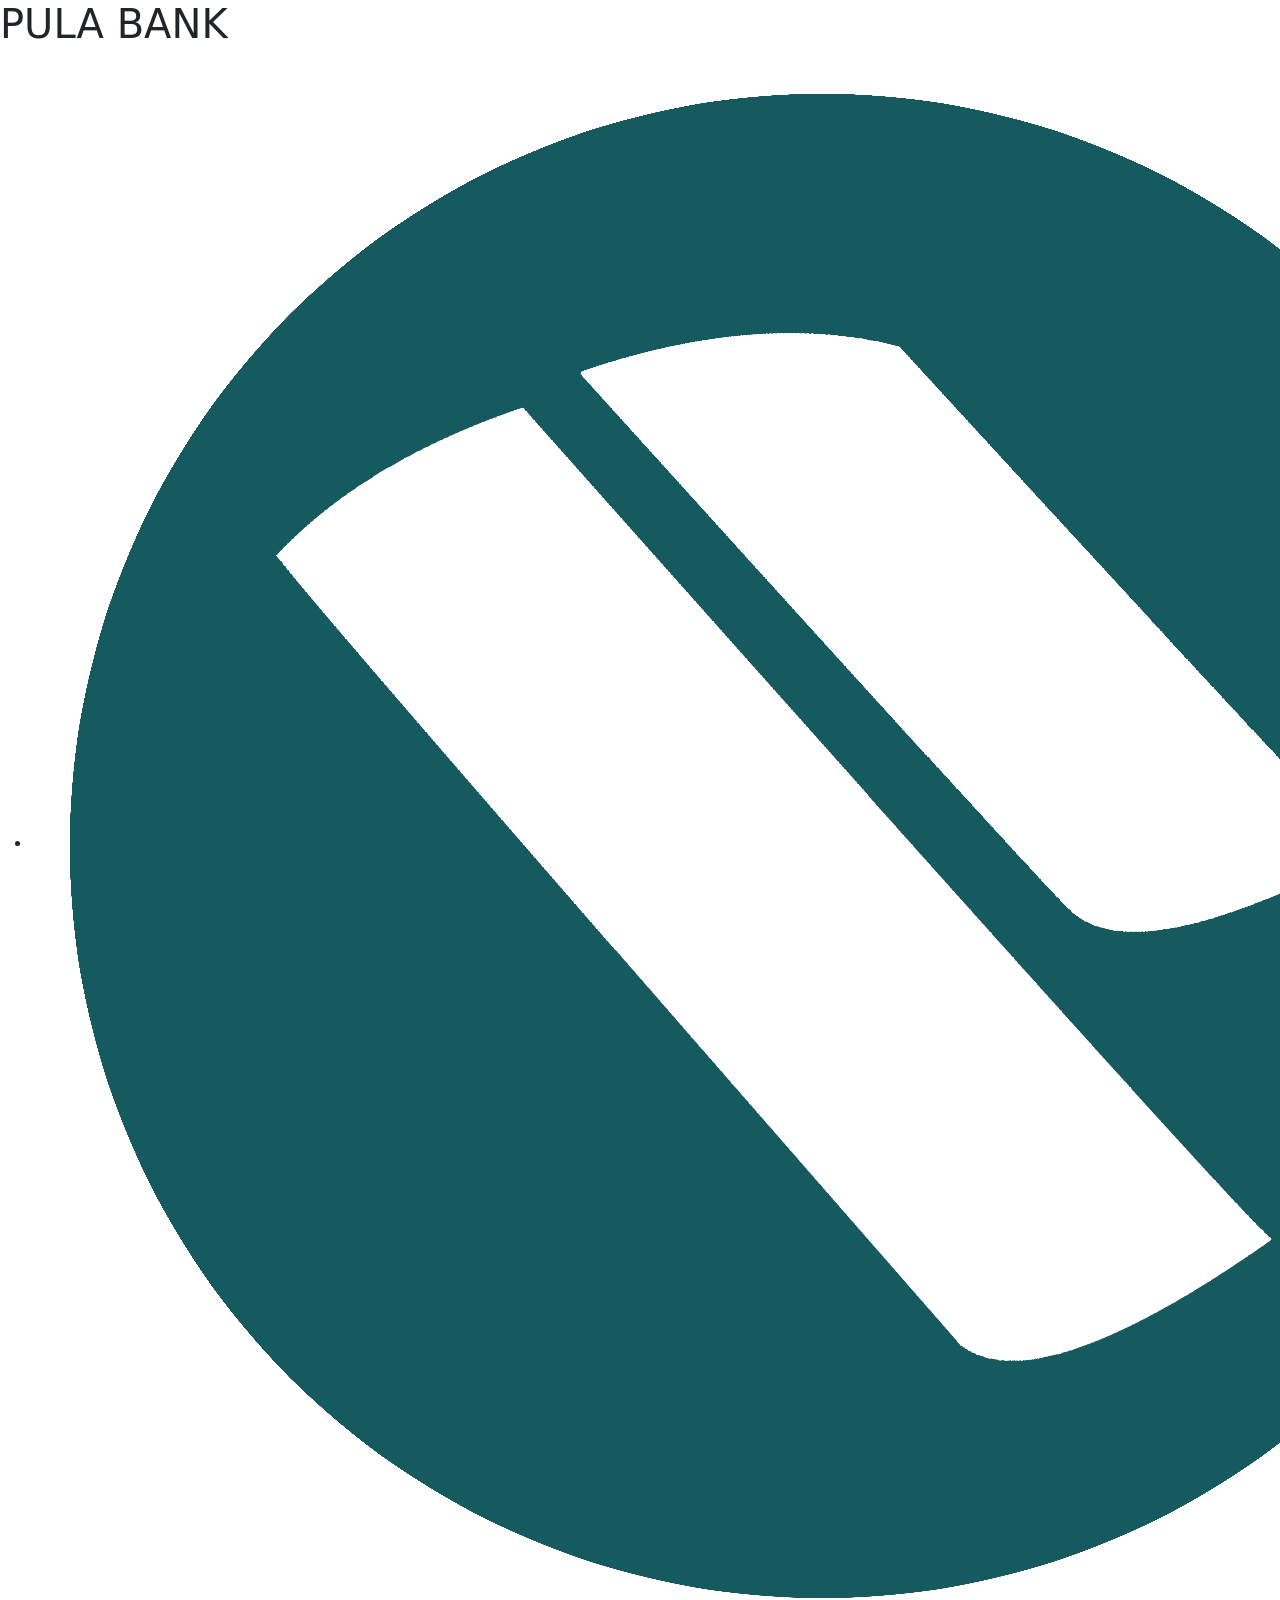
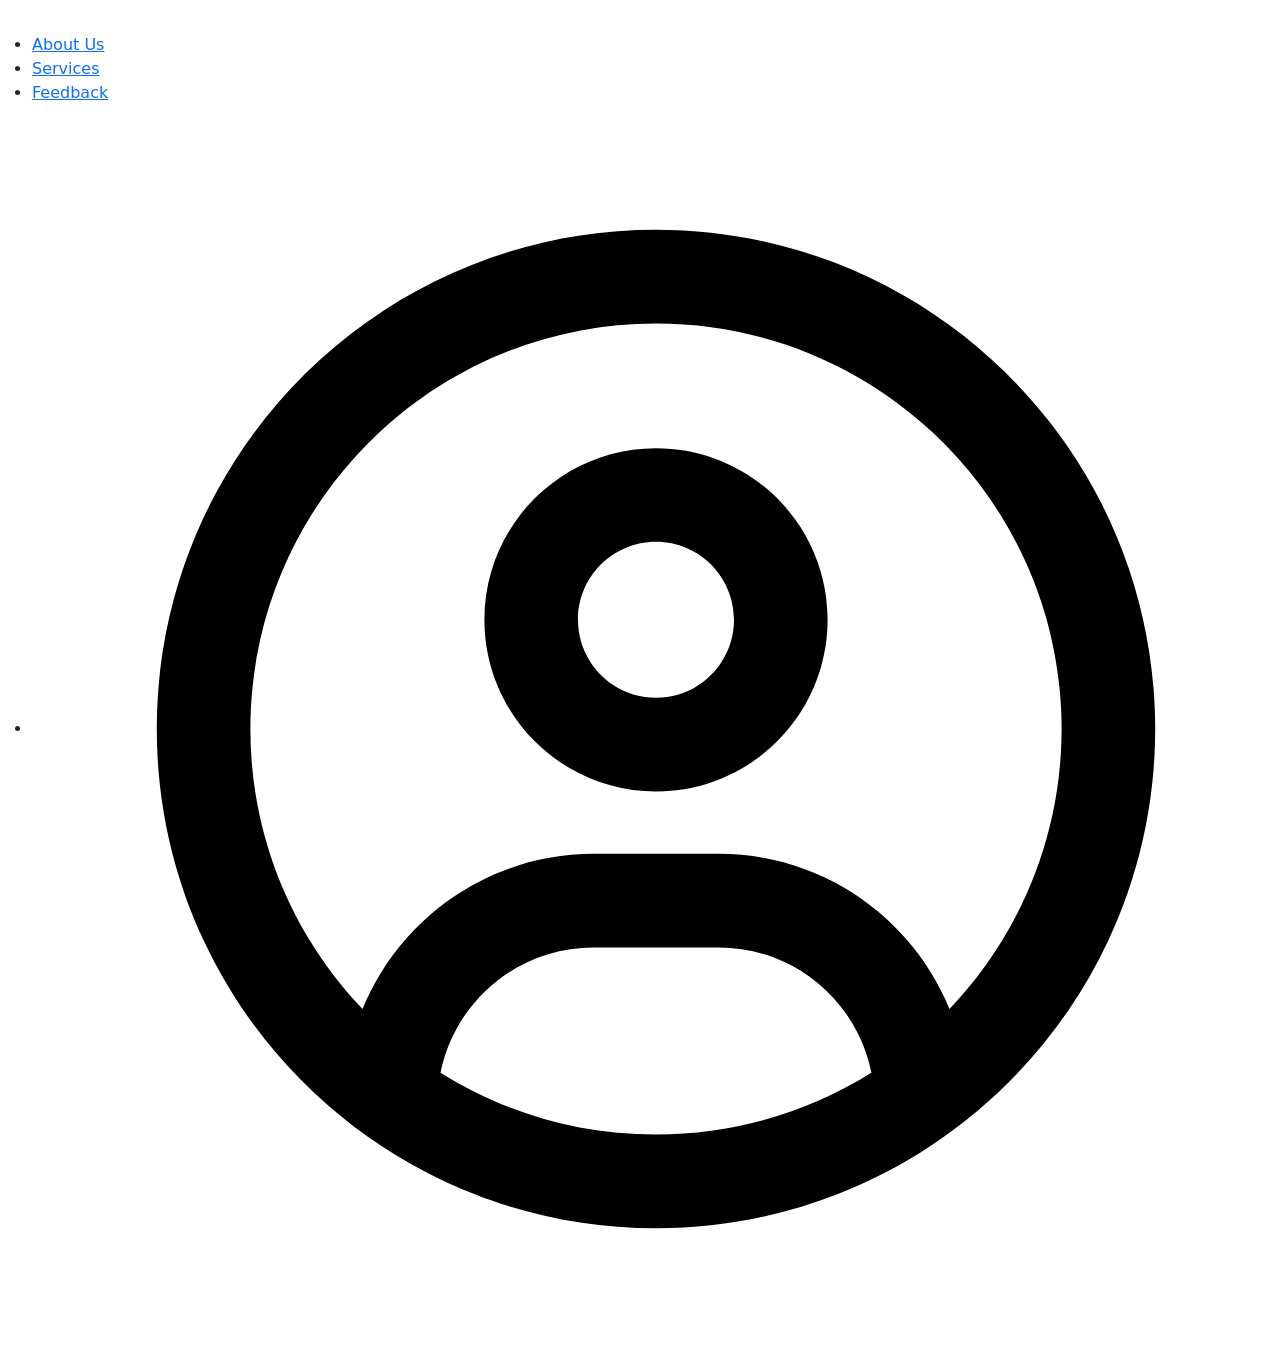
==== about.html @ fd28afa3 "Layouts" ====
<!DOCTYPE html>
<html lang="en">
<head>
    <meta charset="UTF-8">
    <meta name="viewport" content="width=device-width, initial-scale=1.0">
    <title>About Us</title>

    <link href="https://cdn.jsdelivr.net/npm/bootstrap@5.3.8/dist/css/bootstrap.min.css" rel="stylesheet" integrity="sha384-sRIl4kxILFvY47J16cr9ZwB07vP4J8+LH7qKQnuqkuIAvNWLzeN8tE5YBujZqJLB" crossorigin="anonymous">
    <script src="https://cdn.jsdelivr.net/npm/bootstrap@5.3.8/dist/js/bootstrap.bundle.min.js" integrity="sha384-ENjdO4Dr2bkBIFxQpeoTz1HIcje39Wm4jDKdf19U8gI4ddQ3GYNS7NTKfAdVQSZe" crossorigin="anonymous"></script>
</head>
<body>
    <header>
        <h1>PULA BANK</h1>
            <nav>
                <ul>
                    <li><a href="index.html"><img class="img-logo" src="images/logo.png" alt="PULA BANK Logo"></a></li>
                    <li><a href="about.html">About Us</a></li>
                    <li><a href="servicesNewAccount.html">Services</a></li>
                    <li><a href="feedback.html">Feedback</a></li>
                    <li><a href="account.html"><img class="img-user" src="images/user-icon-inactive.svg" alt="user icon"></a></li>
                </ul>
            </nav>
    </header>
    
</body>
</html>
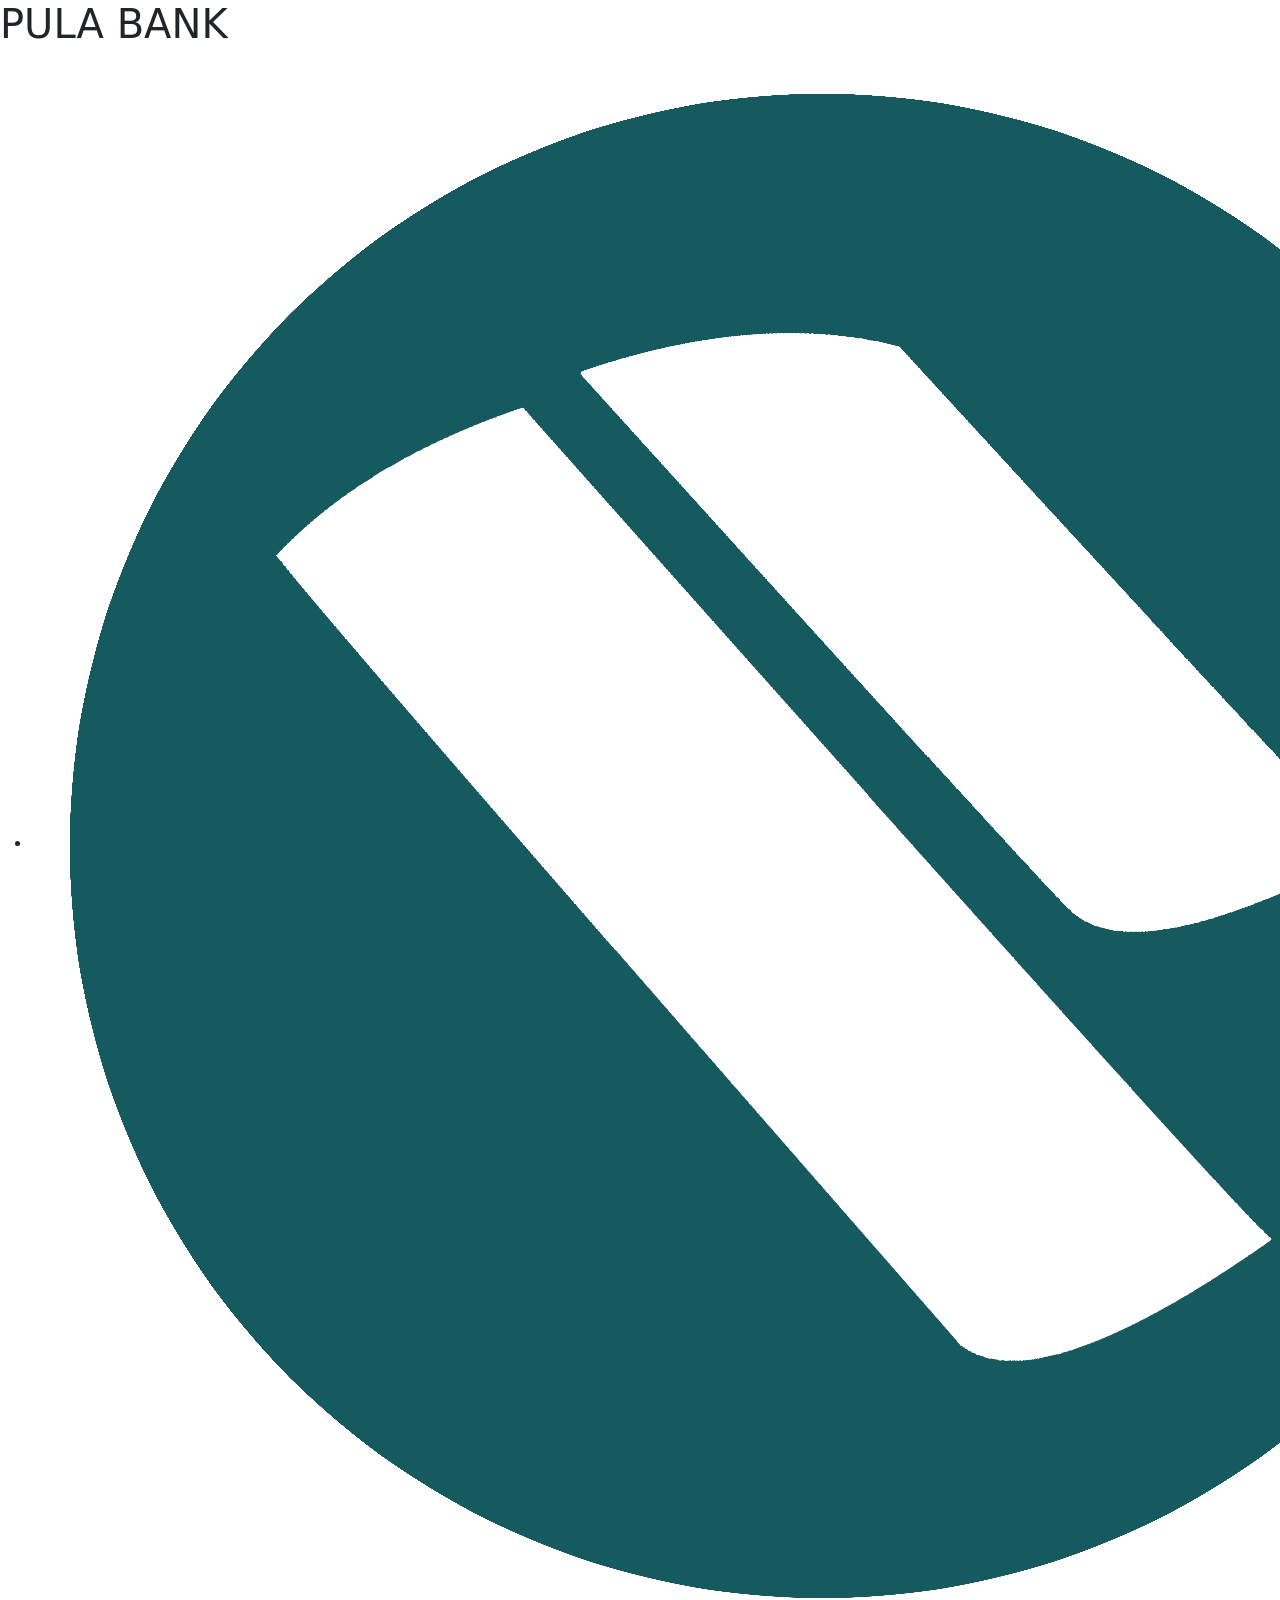
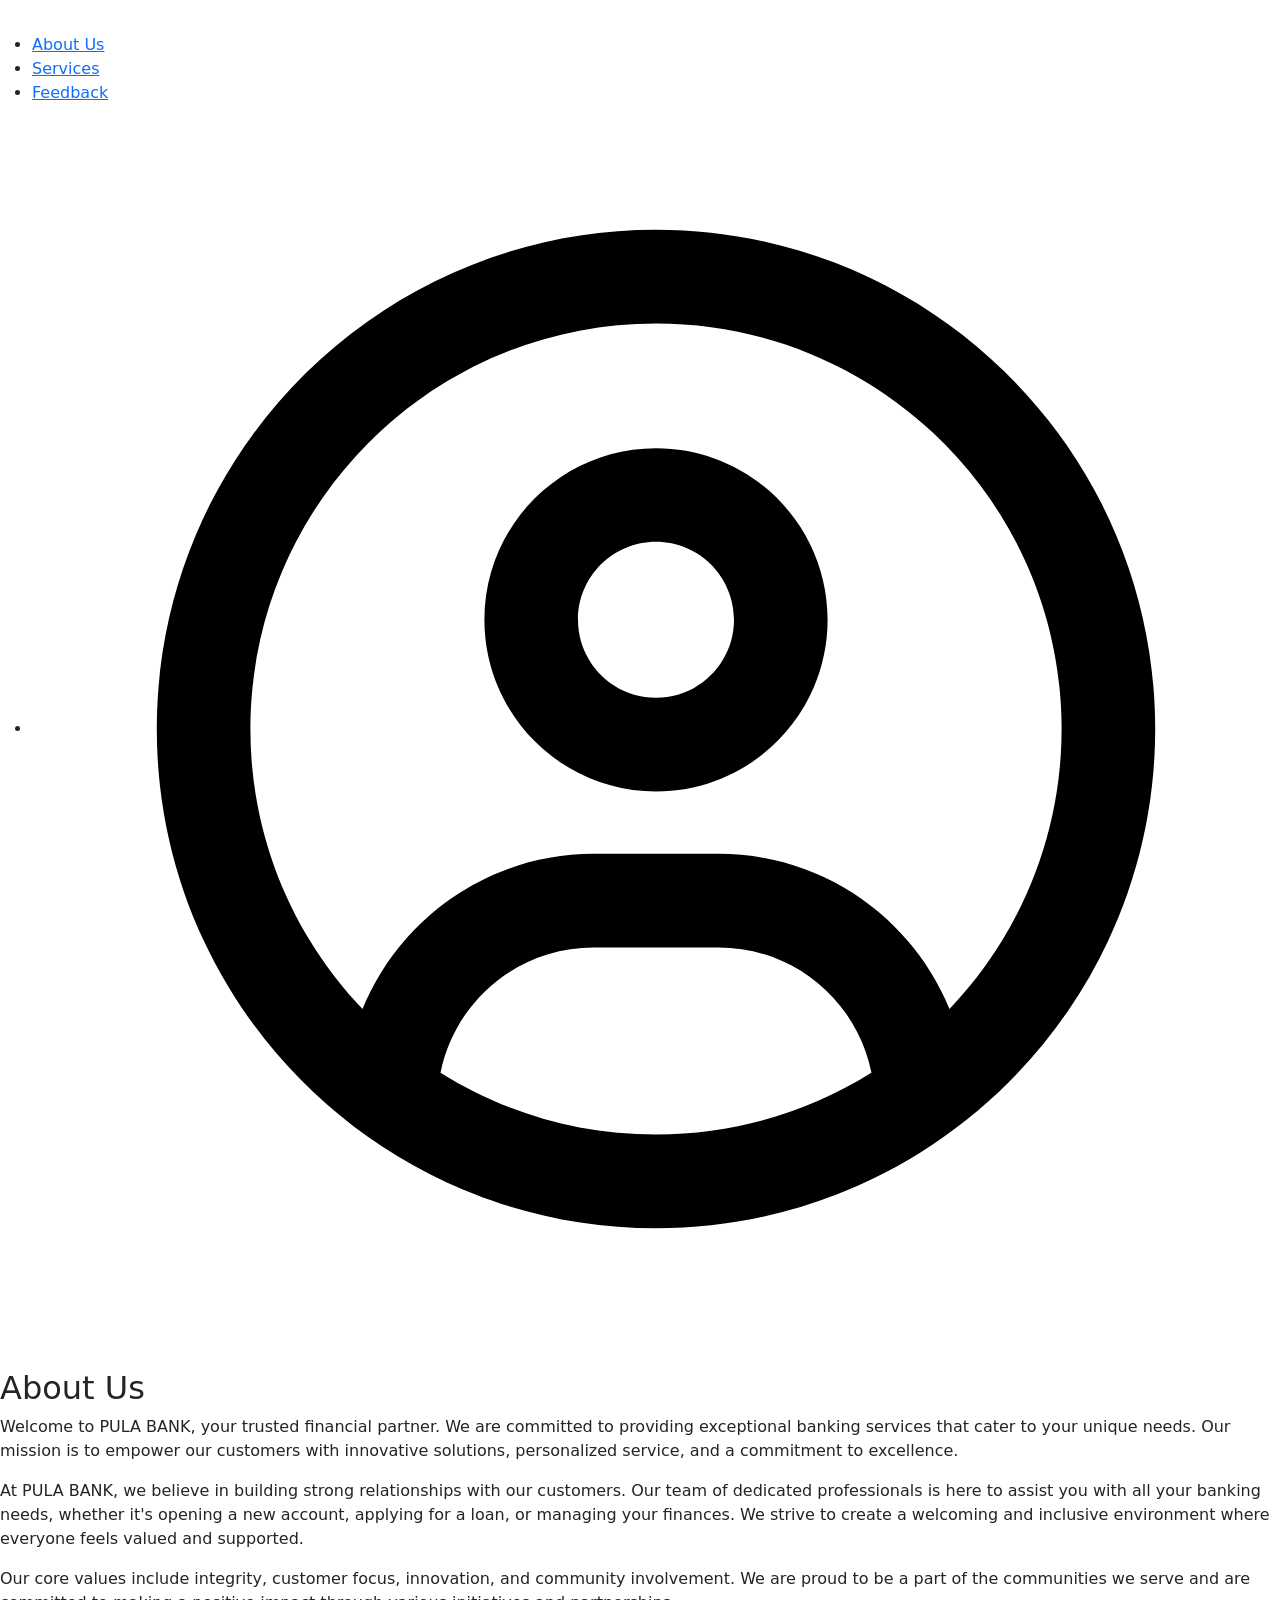
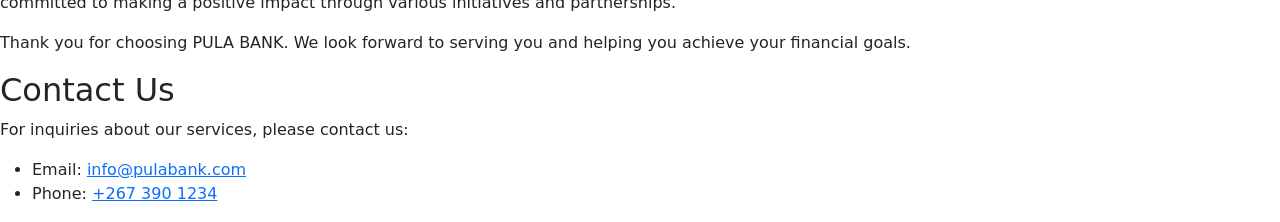
==== commit da0c98df: "updated mockup and added new pages" ====
--- a/about.html
+++ b/about.html
@@ -22,5 +22,25 @@
             </nav>
     </header>
     
+    <main>
+        <h2>About Us</h2>
+        <p>Welcome to PULA BANK, your trusted financial partner. We are committed to providing exceptional banking services that cater to your unique needs. Our mission is to empower our customers with innovative solutions, personalized service, and a commitment to excellence.</p>
+        <p>At PULA BANK, we believe in building strong relationships with our customers. Our team of dedicated professionals is here to assist you with all your banking needs, whether it's opening a new account, applying for a loan, or managing your finances. We strive to create a welcoming and inclusive environment where everyone feels valued and supported.</p>
+        <p>Our core values include integrity, customer focus, innovation, and community involvement. We are proud to be a part of the communities we serve and are committed to making a positive impact through various initiatives and partnerships.</p>
+        <p>Thank you for choosing PULA BANK. We look forward to serving you and helping you achieve your financial goals.</p>
+    </main>
+
+    <aside>
+        <h2>Contact Us</h2>
+        <p>For inquiries about our services, please contact us:</p>
+        <ul>
+            <li>Email: <a href="mailto:info@pulabank.com">info@pulabank.com</a></li>
+            <li>Phone: <a href="tel:+2673901234">+267 390 1234</a></li>
+        </ul>
+
+    </aside>
+
+
+    
 </body>
 </html>
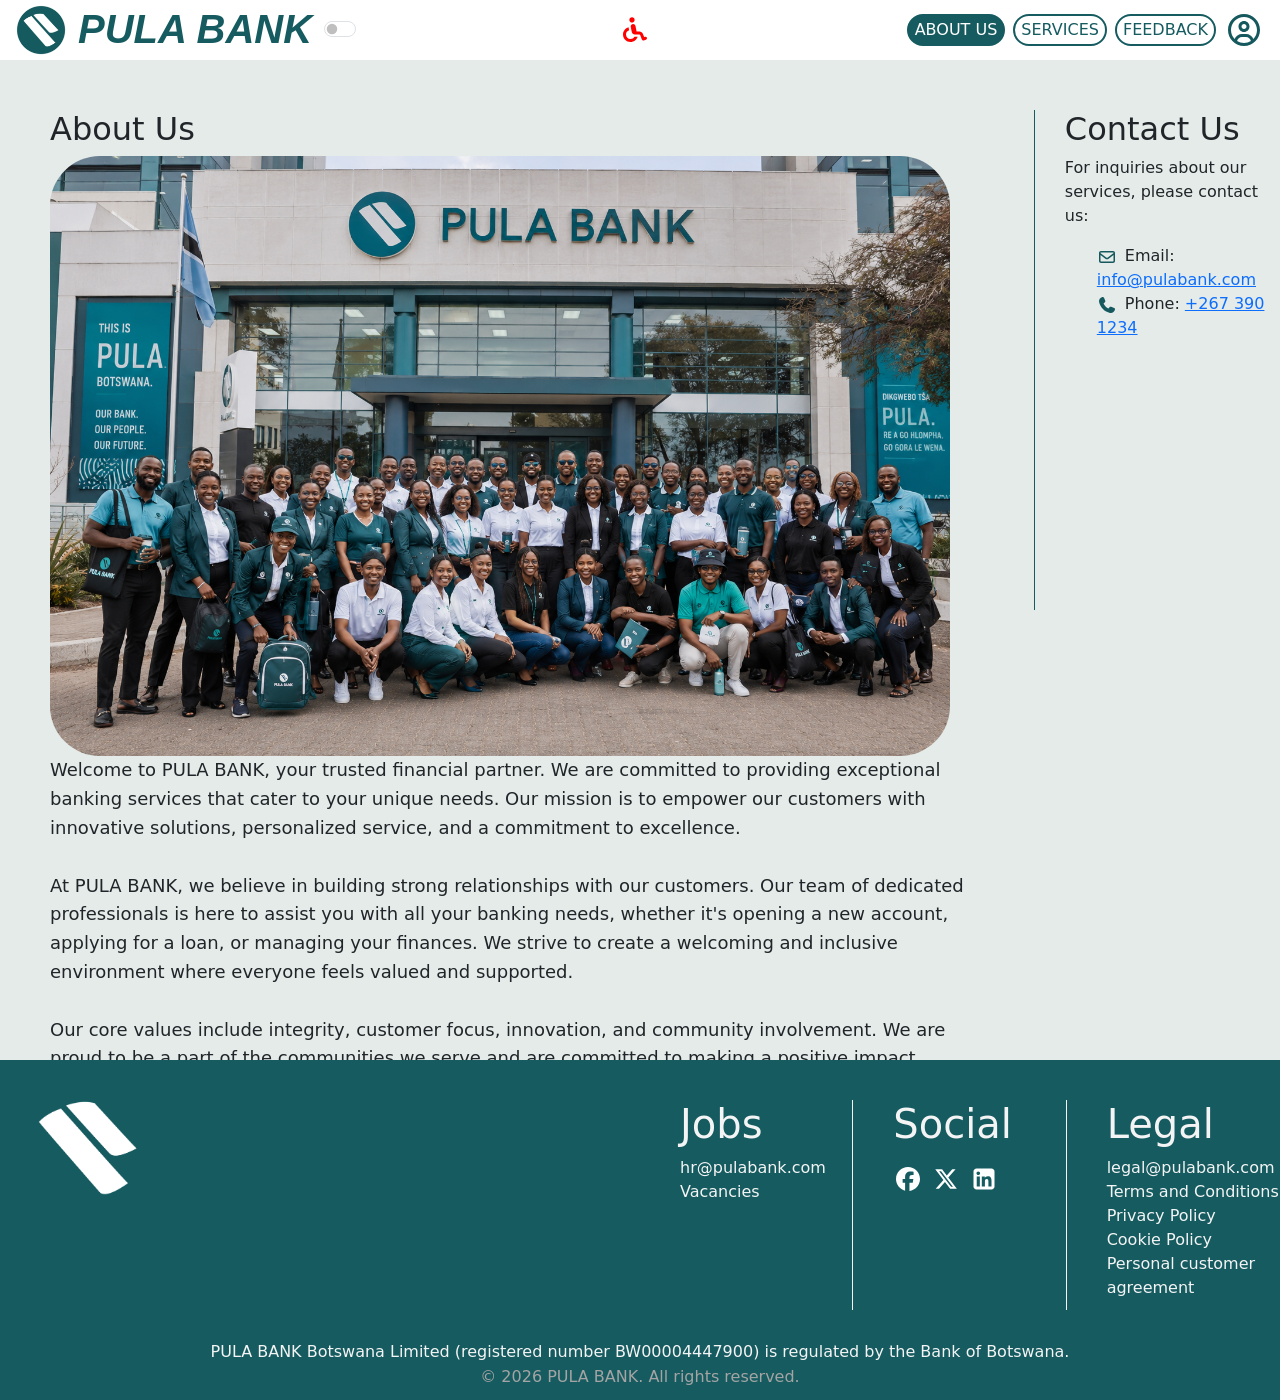
==== commit 6d1f7990: "Css, Js added" ====
--- a/about.html
+++ b/about.html
@@ -1,46 +1,176 @@
 <!DOCTYPE html>
 <html lang="en">
+
 <head>
     <meta charset="UTF-8">
     <meta name="viewport" content="width=device-width, initial-scale=1.0">
     <title>About Us</title>
 
-    <link href="https://cdn.jsdelivr.net/npm/bootstrap@5.3.8/dist/css/bootstrap.min.css" rel="stylesheet" integrity="sha384-sRIl4kxILFvY47J16cr9ZwB07vP4J8+LH7qKQnuqkuIAvNWLzeN8tE5YBujZqJLB" crossorigin="anonymous">
-    <script src="https://cdn.jsdelivr.net/npm/bootstrap@5.3.8/dist/js/bootstrap.bundle.min.js" integrity="sha384-ENjdO4Dr2bkBIFxQpeoTz1HIcje39Wm4jDKdf19U8gI4ddQ3GYNS7NTKfAdVQSZe" crossorigin="anonymous"></script>
+    <link rel="stylesheet" href="styles/style.css">
+    <link href="https://cdn.jsdelivr.net/npm/bootstrap@5.3.8/dist/css/bootstrap.min.css" rel="stylesheet">
+    <script src="scripts/script.js" defer></script>
+    <link rel="icon" href="images/logow.png" type="image/png">
 </head>
+
 <body>
     <header>
-        <h1>PULA BANK</h1>
-            <nav>
-                <ul>
-                    <li><a href="index.html"><img class="img-logo" src="images/logo.png" alt="PULA BANK Logo"></a></li>
-                    <li><a href="about.html">About Us</a></li>
-                    <li><a href="servicesNewAccount.html">Services</a></li>
-                    <li><a href="feedback.html">Feedback</a></li>
-                    <li><a href="account.html"><img class="img-user" src="images/user-icon-inactive.svg" alt="user icon"></a></li>
-                </ul>
-            </nav>
-    </header>
-    
-    <main>
-        <h2>About Us</h2>
-        <p>Welcome to PULA BANK, your trusted financial partner. We are committed to providing exceptional banking services that cater to your unique needs. Our mission is to empower our customers with innovative solutions, personalized service, and a commitment to excellence.</p>
-        <p>At PULA BANK, we believe in building strong relationships with our customers. Our team of dedicated professionals is here to assist you with all your banking needs, whether it's opening a new account, applying for a loan, or managing your finances. We strive to create a welcoming and inclusive environment where everyone feels valued and supported.</p>
-        <p>Our core values include integrity, customer focus, innovation, and community involvement. We are proud to be a part of the communities we serve and are committed to making a positive impact through various initiatives and partnerships.</p>
-        <p>Thank you for choosing PULA BANK. We look forward to serving you and helping you achieve your financial goals.</p>
-    </main>
+        <div class="logo-nav">
+            <a href="index.html"><img class="img-logo" src="images/logo.png" alt="PULA BANK Logo"></a>
+            <a href="index.html">
+                <h1>PULA BANK</h1>
+            </a>
+            <div class="form-check form-switch">
+                <input class="form-check-input" type="checkbox" id="mySwitch" name="darkmode" value="yes">
+            </div>
+        </div>
 
-    <aside>
-        <h2>Contact Us</h2>
-        <p>For inquiries about our services, please contact us:</p>
-        <ul>
-            <li>Email: <a href="mailto:info@pulabank.com">info@pulabank.com</a></li>
-            <li>Phone: <a href="tel:+2673901234">+267 390 1234</a></li>
-        </ul>
+        <div class="accessibility">
+            <img src="images/wheelchair-solid-full.svg" alt="Accessibility Icon" class="accessibility-icon"
+                role="button" id="accessibilityPopover" title="Accessibility Options">
+        </div>
 
-    </aside>
+        <nav class="navHeader" id="mainNav">
+            <ul>
+                <li><a href="about.html"><button type="button" class="btn rounded-5 border-2 active21">ABOUT US</button></a></li>
+                <li><a href="services.html"><button type="button" class="btn rounded-5 border-2">SERVICES</button></a>
+                </li>
+                <li><a href="feedback.html"><button type="button" class="btn rounded-5 border-2">FEEDBACK</button></a>
+                </li>
+                <li><a href="account.html"><img class="img-user" src="images/user-icon-inactive.svg"
+                            alt="user icon"></a></li>
+            </ul>
+        </nav>
 
 
+        <button class="hamburger" id="hamburger" onclick="toggleNav()" aria-label="Toggle navigation">
+            <span></span>
+            <span></span>
+            <span></span>
+        </button>
+    </header>
+
+    <div class="d-none" id="AccessibilityOptionsContent">
+        <div class="d-grid gap-2">
+            <p type="button"><span><img src="images/eye-low-vision-solid-full.svg" class="img-logo"
+                        alt="High Contrast Icon"></span> High Contrast</p>
+            <p type="button"><span><img src="images/ear-deaf-solid-full.svg" class="img-logo"
+                        alt="Text-to-Speech Icon"></span> Text-to-Speech</p>
+        </div>
+    </div>
+
+    <section class="about-pg">
+        <main class="about-main">
+            <h2>About Us</h2>
+
+            
+
+            <p><img src="images/banner/team.png" alt="Team working together" class="about-img">Welcome to PULA BANK, your trusted financial partner. We are committed to providing exceptional banking
+                services that cater to your unique needs. Our mission is to empower our customers with innovative solutions,
+                personalized service, and a commitment to excellence.<br><br>
+                At PULA BANK, we believe in building strong relationships with our customers. Our team of dedicated
+                professionals is here to assist you with all your banking needs, whether it's opening a new account,
+                applying for a loan, or managing your finances. We strive to create a welcoming and inclusive environment
+                where everyone feels valued and supported.<br><br>
+                Our core values include integrity, customer focus, innovation, and community involvement. We are proud to be
+                a part of the communities we serve and are committed to making a positive impact through various initiatives
+                and partnerships.<br><br>
+                Thank you for choosing PULA BANK. We look forward to serving you and helping you achieve your financial
+                goals.
+            </p>
+        </main>
+
+        <aside class="contact-info">
+            <h2>Contact Us</h2>
+            <p>For inquiries about our services, please contact us:</p>
+            <ul>
+                <li><span><img src="images/email.svg" alt="Email icon" class="inlineIcons"></span>Email: <a href="mailto:info@pulabank.com">info@pulabank.com</a></li>
+                <li><span><img src="images/phone-solid-full.svg" alt="phone icon" class="inlineIcons"></span>Phone: <a href="tel:+2673901234">+267 390 1234</a></li>
+            </ul>
+
+        </aside>
+    </section>
     
+
+    <footer>
+        <a href="index.html"><img src="images/logow.png" alt="PULA BANK Logo" class="fot-img-logo"></a>
+        <section class="footer" id="f1">
+            <h1>Jobs</h1>
+            <a href="mailto:hr@pulabank.com">hr@pulabank.com</a>
+            <a href="https://www.pulabank.com/careers" target="_blank">Vacancies</a>
+        </section>
+
+        <section class="footer" id="f2">
+            <h1>Social</h1>
+            <div class="social-icons">
+                <a href="https://www.facebook.com/pulabank" target="_blank"><img style="width: 30px; height: 30px;"
+                        src="images/facebook-brands-solid-full.svg" alt="Facebook"></a>
+                <a href="https://www.twitter.com/pulabank" target="_blank"><img style="width: 30px; height: 30px;"
+                        src="images/x-twitter-brands-solid-full.svg" alt="Twitter"></a>
+                <a href="https://www.linkedin.com/company/pulabank" target="_blank"><img
+                        style="width: 30px; height: 30px;" src="images/square-linkedin-brands-solid-full.svg"
+                        alt="LinkedIn"></a>
+            </div>
+        </section>
+
+        <section class="footer" id="f3">
+            <h1>Legal</h1>
+            <a href="mailto:legal@pulabank.com">legal@pulabank.com</a>
+            <a href="legal.html#leg-terms">Terms and Conditions</a>
+            <a href="legal.html#leg-policy">Privacy Policy</a>
+            <a href="legal.html#leg-cookie">Cookie Policy</a>
+            <a href="legal.html#leg-customer">Personal customer agreement</a>
+        </section>
+
+        <section class="footer" id="f4">
+            <p>PULA BANK Botswana Limited (registered number BW00004447900) is regulated by the Bank of Botswana.</p>
+            <p class="greytext">&copy; 2026 PULA BANK. All rights reserved.</p>
+        </section>
+
+    </footer>
+
+
+    <script src="https://cdn.jsdelivr.net/npm/bootstrap@5.3.8/dist/js/bootstrap.bundle.min.js"></script>
+
+    <!-- POPOVER SCRIPTS for the accessibility button -->
+    <script>
+        var popoverTriggerList = [].slice.call(document.querySelectorAll('[data-bs-toggle="popover"]'))
+        var popoverList = popoverTriggerList.map(function (popoverTriggerEl) {
+            return new bootstrap.Popover(popoverTriggerEl)
+        })
+    </script>
+    <script>
+        document.addEventListener("DOMContentLoaded", function () {
+            const popoverTrigger = document.getElementById('accessibilityPopover');
+            const popoverContent = document.getElementById('AccessibilityOptionsContent');
+
+            new bootstrap.Popover(popoverTrigger, {
+                html: true,
+                sanitize: false, // Allows custom buttons and actions inside the popover
+                content: popoverContent.innerHTML,
+                placement: 'bottom' // Adjust placement (top, bottom, left, right) as needed
+            });
+        });
+    </script>
+    <script>
+        document.addEventListener("DOMContentLoaded", function () {
+            const mySwitch = document.getElementById('mySwitch');
+
+            // Function to apply the theme
+            function updateTheme() {
+                if (mySwitch.checked) {
+                    document.documentElement.setAttribute('data-bs-theme', 'dark');
+                } else {
+                    document.documentElement.setAttribute('data-bs-theme', 'light');
+                }
+            }
+
+            // Run on initial load to match the default checked state
+            updateTheme();
+
+            // Listen for changes on the switch
+            mySwitch.addEventListener('change', updateTheme);
+        });
+    </script>
 </body>
+
 </html>
--- a/styles/style.css
+++ b/styles/style.css
@@ -0,0 +1,1938 @@
+*{
+    margin: 0;
+    padding: 0;
+    
+}
+
+body {
+    font-family: Arial, sans-serif;
+    background-color: #f4f4f4;
+    color: hsl(184, 64%, 23%);
+}
+
+header {
+    height: 60px;
+    width: 100%;
+    background-color: #ffffff;
+    overflow: hidden;
+    align-items: center;
+    display: flex;
+    align-items: center;
+    padding: 0 16px !important;
+    gap: 12px !important;
+    justify-content: space-between;
+
+}
+
+.accessibility-icon{
+    height: 30px;
+    width: auto;
+    flex-direction: row;
+}
+
+.logo-nav{
+    display: flex;
+    align-items: center;
+    gap: 12px !important;
+}
+
+nav {
+    justify-self: end; /* forces content to the end or right */
+    height: 100%;
+}
+
+nav ul {
+    display: flex;
+    align-items: center;
+    justify-content: flex-end;
+    list-style: none;     /* removes bullet points */
+    margin: 0;
+    padding: 0;
+    gap: 8px !important;
+    height: 100%;
+}
+
+.img-logo {
+    height: 50px;
+    width: auto;
+}
+
+header h1 {
+    font-family: Roboto, sans-serif;
+    font-weight: 700;
+    font-style: italic;
+    margin-top: 5px;
+    color: hsl(184, 64%, 23%);
+}
+
+header a {
+    text-decoration: none;
+}
+
+.img-user {
+    height: 40px;
+    width: auto;
+}
+
+.btn{
+    border: 2px solid hsl(184, 64%, 23%) !important;
+    color: hsl(184, 64%, 23%) !important;
+    padding: 2px 6px !important;
+}
+
+/* PSUEDO CLASS FOR NAVBAR
+*/
+
+.btn:hover {
+    background-color: hsl(184, 64%, 23%) !important;
+    color: #ffffff !important;
+}
+
+.btn:active {
+    background-color: hsl(184, 64%, 23%) !important;
+    color: #ffffff !important;
+    border-color: hsl(184, 64%, 23%) !important;
+}
+
+.active21 {
+    background-color: hsl(184, 64%, 23%) !important;
+    color: #ffffff !important;
+    border-color: hsl(184, 64%, 23%) !important;
+}
+
+
+
+
+
+/* footer */
+footer{
+    display: inline-grid;
+    grid-template-columns: 3fr 1fr 1fr 1fr;
+    background-color: hsl(184, 64%, 23%);
+    height: 340px;
+    width: 100%;
+}
+
+.fot-img-logo{
+    margin-top: 40px;
+    height: 100px;
+    width: auto;
+    padding-left: 30px;
+}
+
+.footer{
+    color: #f4f4f4 !important;
+    display: flex;
+}
+
+#f1{
+    border-right: 1px solid #f4f4f4;
+    margin-top: 40px;
+    flex-direction: column;
+    justify-content: start;
+    text-align: left;
+    text-justify: auto;
+    padding-left: 40px;
+}
+#f2{
+    border-right: 1px solid #f4f4f4;
+    margin-top: 40px;
+    flex-direction: column;
+    justify-content: start;
+    text-align: left;
+    text-justify: auto;
+    padding-left: 40px;
+}
+
+.social-icons {
+    display: flex;
+    gap: 8px;
+    justify-content: flex-start;
+    margin-top: 8px;
+}
+
+#f3{
+    margin-top: 40px;
+    flex-direction: column;
+    justify-content: start;
+    text-align: left;
+    text-justify: auto;
+    padding-left: 40px;
+}
+
+#f4{
+    margin-top: 30px;
+    margin-bottom: 1px;
+    grid-column: 1/-1;
+    color: #f4f4f4;
+    flex-direction: column;
+    justify-content: bottom;
+    text-align: center;
+    gap: 0;
+}
+
+.greytext{
+    color: #a4a4a4 !important;
+}
+
+#f4 p {
+    margin-top: 0;
+    margin-bottom: 1px;
+
+}
+
+footer a {
+    text-decoration: none;
+    color: #f4f4f4 !important;
+}
+
+footer a:hover {
+    text-decoration: none;
+    color: #e4ebe9 !important;
+    font-size: 1.2em;
+}
+
+
+
+
+/* SEARCH */
+.search-bar {
+  width: 250px;
+  padding: 10px 15px;
+  border: 1px solid hsl(184, 64%, 23%);;
+  border-radius: 25px;
+  outline: none;
+  font-size: 14px;
+  transition: 0.3s ease;
+}
+
+/* Focus effect (like W3Schools) */
+.search-bar:focus {
+  border-color: #04AA6D;
+  box-shadow: 0 0 5px rgba(4, 170, 109, 0.5);
+}
+
+.search-container {
+  display: flex;
+  justify-content: center;
+  margin: 20px 0;
+}
+
+
+
+/* backToTop */
+#backToTop{
+    position: fixed;
+    bottom: 20px;
+    right: 20px;
+    width: 40px;
+    height: 40px;
+    display: flex;
+    align-items: center;
+    justify-content: center;
+    cursor: pointer;
+}
+
+
+
+/* main-cards */
+.container-cards {
+    display: flex;
+    justify-content: center;
+    gap: 20px;
+    padding: 20px;
+    flex-wrap: wrap;
+    justify-content: start;
+}
+
+.card-main {
+    position: relative;
+    width: 30%;
+    height: 250px;
+    background-color: hsl(184, 64%, 23%);;
+    border-radius: 18px;
+    color: #fff;
+}
+
+.card-main button {
+    position: absolute;
+    bottom: 10px;
+    right: 10px;
+    margin: 10px;
+    padding: 8px 16px;
+    border: solid 2px;
+    border-radius: 50px;
+    color: #ffffff;
+    background-color: transparent;
+    cursor: pointer;
+}
+.card-main button:hover {
+    background-color: #ffffff;
+    color: hsl(184, 64%, 23%);
+    border-color: #ffffff;
+}
+
+.card-main h2 {
+    display: flex;
+    align-items: center;
+    gap: 12px !important;
+    padding: 20px;
+    
+}
+
+.card-main p {
+    padding: 0 20px;
+}
+
+.card-img-top {
+    width: auto;
+    height: 40px;
+}
+
+.btn2 {
+    border: 2px solid hsl(184, 64%, 23%) !important;
+    color: hsl(184, 64%, 23%) !important;
+    padding: 8px 16px !important;
+    border-radius: 50px;
+    background-color: transparent;
+    cursor: pointer;
+    text-decoration: none;
+}
+
+.btn2:hover{
+    filter: contrast(60%);
+}
+
+
+
+
+
+/* about page */
+.about-pg{
+    display: flex;
+    padding: 50px 0;
+    height: 1000px;
+    background-color: #e4ebe9;
+}
+
+.about-main{
+    display: flex;
+    margin-left: 50px;
+    width: 80%;
+    justify-self: start;
+    flex-wrap: wrap;
+}
+
+.contact-info{
+    height: 500px;
+    margin-right: 10px;
+    margin-left: 50px;
+    padding-left: 30px;
+    width: 20%;
+    justify-self: end;
+    border-left: 1px solid hsl(184, 64%, 23%);
+}
+
+.contact-info ul {
+    list-style: none;
+}
+
+.inlineIcons {
+    height: 20px;
+    width: auto;
+    margin-right: 8px;
+}
+
+.about-img {
+    float: left;
+    width: auto;
+    height: 600px;
+    border-radius: 50px;
+    margin-right: 20px;
+}
+
+.about-main p {
+    width: 100%;
+    font-size: 18px;
+    line-height: 1.6;
+}
+
+
+/* Services.html */
+
+.container-cardsSERVICES {
+    width: 400px;
+    height: 550px;
+}
+
+.main-services{
+    display: flex;
+    gap: 20px;
+    margin: 50px;
+    flex-wrap: wrap;
+    width: 100%;
+    height: 100%;
+}
+
+.card-img-top1 {
+    width: auto;
+    height: 250px;
+}
+
+
+.card-main-services {
+    position: relative;
+    width: 80% !important;
+    height: 500px;
+    background-color: hsl(184, 64%, 23%);;
+    border-radius: 18px;
+    color: #fff;
+    overflow: hidden;
+}
+
+.normalbtn {
+    position: absolute;
+    bottom: 30px;
+    right: 10px;
+    margin: 10px;
+    padding: 8px 16px;
+    border: solid 2px;
+    border-radius: 50px;
+    color: #ffffff;
+    background-color: transparent;
+    cursor: pointer;
+    text-decoration: none;
+}
+.normalbtn:hover {
+    background-color: #ffffff;
+    color: hsl(184, 64%, 23%);
+    border-color: #ffffff;
+}
+
+.card-main-services h2, .card-main-services p {
+    display: flex;
+    align-items: center;
+    padding: 0 20px;
+    
+}
+
+
+/* NewAccount.html, GetLoan.html */
+
+.SecondaryNav {
+    display: flex;
+    flex-direction: column;
+    align-items: start;
+    padding-bottom: 50px;
+}
+
+.SecondaryNav nav ul {
+    display: flex;
+    font-family: Roboto, sans-serif;
+    font-size: 1.6em;
+    gap: 18px !important;
+    list-style: none;     /* removes bullet points */
+    margin: 0;
+    padding: 0;
+}
+
+.btnss {
+    text-decoration: none;
+    color: #000;
+    border: none;
+    padding: 8px;
+    background-color: transparent;
+    transition: 0.2s ease;
+}
+
+.btnss:hover {
+    color: hsl(184, 64%, 23%);
+    border-bottom: 2px solid hsl(184, 64%, 23%);
+}
+
+.btnss.active {
+    color: hsl(184, 64%, 23%);
+    border-bottom: 2px solid hsl(184, 64%, 23%);
+}
+
+.bankcard {
+    width: 70%;
+    height: 200px;
+    background-color: hsl(184, 64%, 23%);
+    border-radius: 18px;
+    color: #fff;
+    display: flex;
+    flex-direction: column;
+    justify-content: center;
+    align-items: center;
+}
+
+.bankcard div {
+    background-color: #fff;
+    height: 40px;
+    width: 100%;
+    margin-top: 30px;
+}
+
+
+/* ---- CREDIT / DEBIT / SAVINGS / WALLET LAYOUT ---- */
+
+.cdsw-layout {
+    display: flex;
+    align-items: flex-start;
+    gap: 24px;
+    padding: 24px 32px;
+    max-width: 1200px;
+    margin: 0 auto;
+}
+
+.cdsw-layout main {
+    flex: 1;
+    min-width: 0;
+}
+
+.cdsw-aside {
+    width: 260px;
+    flex-shrink: 0;
+    display: flex;
+    flex-direction: column;
+    gap: 20px;
+}
+
+.cdsw-aside h2 {
+    font-size: 18px;
+    font-weight: 600;
+    color: hsl(184, 64%, 23%);
+}
+
+.cdsw-aside .advertisement {
+    background: #f0f0f0;
+    border-radius: 12px;
+    padding: 16px;
+    text-align: center;
+    color: #888;
+    font-size: 13px;
+    min-height: 200px;
+    display: flex;
+    flex-direction: column;
+    align-items: center;
+    justify-content: center;
+    gap: 8px;
+}
+
+.cdsw-aside .advertisement h3 {
+    font-size: 13px;
+    font-weight: 600;
+    color: #aaa;
+    margin: 0;
+}
+
+@media (max-width: 768px) {
+
+    .cdsw-layout {
+        flex-direction: column;
+        padding: 16px;
+        gap: 16px;
+    }
+
+    .cdsw-aside {
+        width: 100%;
+    }
+
+    /* Hide the ad on mobile to save space */
+    .cdsw-aside .advertisement {
+        display: none;
+    }
+
+    .bankcard {
+        width: 100% !important;
+    }
+}
+
+
+
+
+/* FORMs  */
+
+.bank-application {
+  --ba-bg-primary:    #ffffff;
+  --ba-bg-secondary:  #ffffff;
+  --ba-bg-tertiary:   #eeecea;
+  --ba-bg-success:    #eaf3de;
+  --ba-text-primary:  #1a1a18;
+  --ba-text-secondary:#5f5e5a;
+  --ba-text-tertiary: #9a9994;
+  --ba-text-success:  #3b6d11;
+  --ba-border-light:  rgba(26,26,24,0.12);
+  --ba-border-medium: rgba(26,26,24,0.22);
+  --ba-border-strong: rgba(26,26,24,0.36);
+  --ba-border-success:#639922;
+  --ba-radius-md:     8px;
+  --ba-radius-lg:     12px;
+
+  font-family: -apple-system, BlinkMacSystemFont, 'Segoe UI', sans-serif;
+  color: var(--ba-text-primary);
+
+  background: var(--ba-bg-secondary);
+  padding: 2rem 1rem 4rem;
+  
+}
+
+.bank-application .ba-wrap {
+  width: 100%;
+  max-width: 560px;
+  margin: 0 auto;
+}
+
+/* Brand */
+.bank-application .ba-brand {
+  display: flex; align-items: center; gap: 10px; margin-bottom: 2rem;
+}
+.bank-application .ba-brand-icon {
+  width: 36px; height: 36px;
+  background: var(--ba-text-primary);
+  border-radius: var(--ba-radius-md);
+  display: flex; align-items: center; justify-content: center;
+  flex-shrink: 0;
+}
+.bank-application .ba-brand-icon i { color: var(--ba-bg-primary); font-size: 18px; }
+.bank-application .ba-brand-name { font-size: 15px; font-weight: 500; letter-spacing: 0.04em; color: var(--ba-text-primary); }
+.bank-application .ba-brand-name span { font-weight: 400; color: var(--ba-text-secondary); }
+
+/* Progress bar */
+.bank-application .ba-progress-track {
+  height: 3px; background: var(--ba-border-light); border-radius: 2px; margin-bottom: 2rem;
+}
+.bank-application .ba-progress-fill {
+  height: 3px; background: var(--ba-text-primary); border-radius: 2px;
+  transition: width 0.4s cubic-bezier(.4,0,.2,1);
+}
+
+/* Step dots */
+.bank-application .ba-dots { display: flex; gap: 6px; margin-bottom: 1rem; }
+.bank-application .ba-dot {
+  width: 6px; height: 6px; border-radius: 50%;
+  background: var(--ba-border-medium);
+  transition: background 0.3s, width 0.3s;
+}
+.bank-application .ba-dot.active { background: var(--ba-text-primary); width: 18px; border-radius: 3px; }
+.bank-application .ba-dot.done  { background: var(--ba-text-secondary); }
+
+/* Step panels */
+.bank-application .ba-step { display: none; animation: ba-fadeUp 0.3s ease; }
+.bank-application .ba-step.active { display: block; }
+
+@keyframes ba-fadeUp {
+  from { opacity: 0; transform: translateY(8px); }
+  to   { opacity: 1; transform: translateY(0); }
+}
+
+.bank-application .ba-step-label {
+  font-size: 12px; color: var(--ba-text-secondary);
+  margin-bottom: 0.5rem; letter-spacing: 0.06em; text-transform: uppercase;
+}
+.bank-application .ba-step-title {
+  font-size: 22px; font-weight: 500;
+  color: var(--ba-text-primary); margin-bottom: 1.75rem; line-height: 1.2;
+}
+
+/* Fields */
+.bank-application .ba-field { margin-bottom: 1.25rem; }
+.bank-application .ba-field label {
+  display: block; font-size: 13px;
+  color: var(--ba-text-secondary); margin-bottom: 6px; font-weight: 500;
+}
+.bank-application .ba-field label span { font-weight: 400; color: var(--ba-text-tertiary); }
+
+.bank-application .ba-field input,
+.bank-application .ba-field select {
+  width: 100%; padding: 10px 14px; font-size: 15px;
+  border: 0.5px solid var(--ba-border-medium);
+  border-radius: var(--ba-radius-md);
+  background: var(--ba-bg-primary);
+  color: var(--ba-text-primary);
+  outline: none;
+  transition: border-color 0.2s, box-shadow 0.2s;
+  font-family: inherit;
+  box-sizing: border-box;
+}
+.bank-application .ba-field input:focus,
+.bank-application .ba-field select:focus {
+  border-color: var(--ba-border-strong);
+  box-shadow: 0 0 0 3px rgba(26,26,24,0.08);
+}
+.bank-application .ba-field select {
+  -webkit-appearance: none; appearance: none;
+  background-image: url("data:image/svg+xml,%3Csvg xmlns='http://www.w3.org/2000/svg' width='12' height='12' viewBox='0 0 24 24'%3E%3Cpath fill='%23888' d='M7 10l5 5 5-5z'/%3E%3C/svg%3E");
+  background-repeat: no-repeat; background-position: right 14px center; padding-right: 36px;
+}
+
+.bank-application .ba-field-row { display: grid; grid-template-columns: 1fr 1fr; gap: 12px; }
+
+/* Upload boxes */
+.bank-application .ba-upload {
+  border: 0.5px dashed var(--ba-border-medium);
+  border-radius: var(--ba-radius-md);
+  padding: 1.5rem; text-align: center; cursor: pointer;
+  transition: border-color 0.2s, background 0.2s;
+  position: relative;
+}
+.bank-application .ba-upload:hover { border-color: var(--ba-border-strong); background: var(--ba-bg-tertiary); }
+.bank-application .ba-upload input {
+  position: absolute; inset: 0; opacity: 0; cursor: pointer; width: 100%; height: 100%;
+}
+.bank-application .ba-upload i { font-size: 26px; color: var(--ba-text-secondary); margin-bottom: 10px; display: block; }
+.bank-application .ba-upload .ba-ub-label { font-size: 14px; font-weight: 500; color: var(--ba-text-primary); margin-bottom: 3px; }
+.bank-application .ba-upload .ba-ub-hint  { font-size: 12px; color: var(--ba-text-tertiary); }
+.bank-application .ba-upload.has-file { border-style: solid; border-color: var(--ba-border-success); }
+.bank-application .ba-upload.has-file i { color: var(--ba-text-success); }
+
+/* Checkbox row */
+.bank-application .ba-check-row {
+  display: flex; align-items: center; gap: 12px;
+  padding: 14px 16px;
+  border: 0.5px solid var(--ba-border-light);
+  border-radius: var(--ba-radius-md);
+  cursor: pointer; transition: background 0.15s;
+}
+.bank-application .ba-check-row:hover { background: var(--ba-bg-tertiary); }
+.bank-application .ba-check-row input { width: 16px; height: 16px; cursor: pointer; accent-color: var(--ba-text-primary); flex-shrink: 0; }
+.bank-application .ba-check-row .ba-cl-title { font-size: 14px; font-weight: 500; color: var(--ba-text-primary); }
+.bank-application .ba-check-row .ba-cl-hint  { font-size: 12px; color: var(--ba-text-tertiary); margin-top: 2px; }
+
+/* Account type cards */
+.bank-application .ba-acc-options { display: grid; grid-template-columns: 1fr 1fr 1fr; gap: 10px; }
+.bank-application .ba-acc-opt {
+  border: 0.5px solid var(--ba-border-medium);
+  border-radius: var(--ba-radius-md);
+  padding: 16px 12px; cursor: pointer;
+  transition: border-color 0.2s, background 0.2s;
+  text-align: center; position: relative;
+}
+.bank-application .ba-acc-opt input { position: absolute; opacity: 0; width: 0; height: 0; }
+.bank-application .ba-acc-opt i { font-size: 22px; color: var(--ba-text-secondary); margin-bottom: 8px; display: block; transition: color 0.2s; }
+.bank-application .ba-opt-name { font-size: 13px; font-weight: 500; color: var(--ba-text-primary); }
+.bank-application .ba-opt-desc { font-size: 11px; color: var(--ba-text-tertiary); margin-top: 3px; }
+.bank-application .ba-acc-opt.selected { border-color: var(--ba-text-primary); background: var(--ba-bg-tertiary); }
+.bank-application .ba-acc-opt.selected i { color: var(--ba-text-primary); }
+
+/* Divider */
+.bank-application .ba-divider { border: none; border-top: 0.5px solid var(--ba-border-light); margin: 1.5rem 0; }
+
+/* Buttons */
+.bank-application .ba-btn-row { display: flex; gap: 10px; margin-top: 2rem; }
+.bank-application .ba-btn-back {
+  flex: 0 0 auto; padding: 11px 18px; font-size: 14px;
+  border: 0.5px solid var(--ba-border-medium);
+  border-radius: var(--ba-radius-md);
+  background: transparent; color: var(--ba-text-secondary);
+  cursor: pointer; transition: background 0.15s; font-family: inherit;
+}
+.bank-application .ba-btn-back:hover { background: var(--ba-bg-tertiary); color: var(--ba-text-secondary); }
+.bank-application .ba-btn-next {
+  flex: 1; padding: 12px 24px; font-size: 15px; font-weight: 500;
+  border: none; border-radius: var(--ba-radius-md);
+  background: var(--ba-text-primary); color: var(--ba-bg-primary);
+  cursor: pointer; transition: opacity 0.15s;
+  font-family: inherit; letter-spacing: 0.02em;
+}
+.bank-application .ba-btn-next:hover { opacity: 0.82; background: var(--ba-text-primary); color: var(--ba-bg-primary); }
+
+/* Success state */
+.bank-application .ba-success { display: none; text-align: center; padding: 2.5rem 1rem; }
+.bank-application .ba-success.active { display: block; animation: ba-fadeUp 0.4s ease; }
+.bank-application .ba-success-icon {
+  width: 60px; height: 60px; border-radius: 50%;
+  background: var(--ba-bg-success); margin: 0 auto 1.5rem;
+  display: flex; align-items: center; justify-content: center;
+}
+.bank-application .ba-success-icon i { font-size: 28px; color: var(--ba-text-success); }
+.bank-application .ba-success-title { font-size: 20px; font-weight: 500; color: var(--ba-text-primary); margin-bottom: 0.6rem; }
+.bank-application .ba-success-msg { font-size: 14px; color: var(--ba-text-secondary); line-height: 1.7; max-width: 340px; margin: 0 auto; }
+.bank-application .ba-ref-badge {
+  display: inline-block; margin-top: 1.25rem; padding: 6px 18px;
+  border: 0.5px solid var(--ba-border-medium); border-radius: 100px;
+  font-size: 13px; font-weight: 500; color: var(--ba-text-secondary); font-family: monospace;
+}
+
+
+/* FEEDBACK */
+
+.fb-wrap {
+    --fb-bg:            #ffffff;
+    --fb-bg-soft:       #f5f4f1;
+    --fb-bg-success:    #eaf3de;
+    --fb-text:          #1a1a18;
+    --fb-text-secondary:#5f5e5a;
+    --fb-text-tertiary: #9a9994;
+    --fb-text-success:  #3b6d11;
+    --fb-border:        rgba(26,26,24,0.20);
+    --fb-border-focus:  rgba(26,26,24,0.40);
+    --fb-star-off:      #d4d3cf;
+    --fb-star-on:       hsl(184, 64%, 23%);
+    --fb-radius:        8px;
+
+    max-width: 580px;
+    margin: 40px auto;
+    padding: 2rem;
+    background: var(--fb-bg);
+    border: 0.5px solid var(--fb-border);
+    border-radius: 12px;
+    font-family: -apple-system, BlinkMacSystemFont, 'Segoe UI', sans-serif;
+    color: var(--fb-text);
+}
+
+.fb-wrap .fb-title {
+    font-size: 22px;
+    font-weight: 600;
+    margin-bottom: 6px;
+    color: var(--fb-text);
+}
+
+.fb-wrap .fb-subtitle {
+    font-size: 14px;
+    color: var(--fb-text-secondary);
+    margin-bottom: 1.75rem;
+}
+
+.fb-wrap .fb-field {
+    margin-bottom: 1.25rem;
+}
+
+.fb-wrap .fb-field label {
+    display: block;
+    font-size: 13px;
+    font-weight: 500;
+    color: var(--fb-text-secondary);
+    margin-bottom: 6px;
+}
+
+.fb-wrap .fb-field input[type="text"],
+.fb-wrap .fb-field input[type="email"],
+.fb-wrap .fb-field select,
+.fb-wrap .fb-field textarea {
+    width: 100%;
+    padding: 10px 14px;
+    font-size: 15px;
+    border: 0.5px solid var(--fb-border);
+    border-radius: var(--fb-radius);
+    background: var(--fb-bg);
+    color: var(--fb-text);
+    outline: none;
+    transition: border-color 0.2s, box-shadow 0.2s;
+    font-family: inherit;
+    box-sizing: border-box;
+    resize: vertical;
+}
+
+.fb-wrap .fb-field input:focus,
+.fb-wrap .fb-field select:focus,
+.fb-wrap .fb-field textarea:focus {
+    border-color: var(--fb-border-focus);
+    box-shadow: 0 0 0 3px rgba(26,26,24,0.08);
+}
+
+.fb-wrap .fb-field select {
+    -webkit-appearance: none;
+    appearance: none;
+    background-image: url("data:image/svg+xml,%3Csvg xmlns='http://www.w3.org/2000/svg' width='12' height='12' viewBox='0 0 24 24'%3E%3Cpath fill='%23888' d='M7 10l5 5 5-5z'/%3E%3C/svg%3E");
+    background-repeat: no-repeat;
+    background-position: right 14px center;
+    padding-right: 36px;
+    cursor: pointer;
+}
+
+.fb-wrap .fb-rating {
+    display: flex;
+    gap: 6px;
+}
+
+.fb-wrap .fb-star {
+    font-size: 32px;
+    color: var(--fb-star-off);
+    cursor: pointer;
+    transition: color 0.15s, transform 0.15s;
+    line-height: 1;
+}
+
+.fb-wrap .fb-star:hover,
+.fb-wrap .fb-star.active {
+    color: var(--fb-star-on);
+    transform: scale(1.15);
+}
+
+.fb-wrap .fb-checkbox-row {
+    display: flex;
+    align-items: center;
+    gap: 10px;
+}
+
+.fb-wrap .fb-checkbox-row input[type="checkbox"] {
+    width: 16px;
+    height: 16px;
+    flex-shrink: 0;
+    accent-color: hsl(184, 64%, 23%);
+    cursor: pointer;
+}
+
+.fb-wrap .fb-checkbox-row label {
+    margin-bottom: 0;
+    font-size: 14px;
+    cursor: pointer;
+}
+
+.fb-wrap .fb-btn {
+    width: 100%;
+    margin-top: 0.5rem;
+    padding: 12px 24px;
+    font-size: 15px;
+    font-weight: 500;
+    border: none;
+    border-radius: var(--fb-radius);
+    background: hsl(184, 64%, 23%);
+    color: #ffffff;
+    cursor: pointer;
+    transition: opacity 0.15s;
+    font-family: inherit;
+    letter-spacing: 0.02em;
+}
+
+.fb-wrap .fb-btn:hover { opacity: 0.85; }
+
+.fb-wrap .fb-success {
+    display: none;
+    text-align: center;
+    padding: 2rem 1rem;
+}
+
+.fb-wrap .fb-success.active { display: block; }
+
+.fb-wrap .fb-success-icon {
+    width: 56px;
+    height: 56px;
+    border-radius: 50%;
+    background: var(--fb-bg-success);
+    color: var(--fb-text-success);
+    font-size: 26px;
+    display: flex;
+    align-items: center;
+    justify-content: center;
+    margin: 0 auto 1rem;
+}
+
+.fb-wrap .fb-success-title {
+    font-size: 20px;
+    font-weight: 600;
+    margin-bottom: 0.5rem;
+    color: var(--fb-text);
+}
+
+.fb-wrap .fb-success-msg {
+    font-size: 14px;
+    color: var(--fb-text-secondary);
+    line-height: 1.7;
+    max-width: 340px;
+    margin: 0 auto;
+}
+
+
+
+
+
+
+/* ACCOUNT DASHBOARD */
+
+.dash-wrap {
+    max-width: 960px;
+    margin: 0 auto;
+    padding: 2rem 1.5rem 4rem;
+}
+
+/* Greeting + bell */
+.dash-top {
+    display: flex;
+    align-items: flex-start;
+    justify-content: space-between;
+    margin-bottom: 1.5rem;
+}
+
+.dash-greeting {
+    font-size: 28px;
+    font-weight: 700;
+    color: #1a1a18;
+}
+
+.dash-greeting span {
+    color: hsl(184, 64%, 23%);
+}
+
+/* Bell */
+.dash-bell-wrap {
+    position: relative;
+}
+
+.dash-bell-btn {
+    background: none;
+    border: none;
+    cursor: pointer;
+    color: #1a1a18;
+    padding: 4px;
+    position: relative;
+}
+
+.dash-notif-dot {
+    width: 8px;
+    height: 8px;
+    background: red;
+    border-radius: 50%;
+    position: absolute;
+    top: 4px;
+    right: 4px;
+    display: block;
+}
+
+.dash-notif-panel {
+    display: none;
+    position: absolute;
+    right: 0;
+    top: 40px;
+    width: 240px;
+    background: #fff;
+    border: 1px solid rgba(26,26,24,0.15);
+    border-radius: 10px;
+    box-shadow: 0 4px 16px rgba(0,0,0,0.10);
+    z-index: 100;
+    padding: 0.5rem 0;
+}
+
+.dash-notif-panel.open { display: block; }
+
+.dash-notif-header {
+    font-size: 11px;
+    font-weight: 600;
+    letter-spacing: 0.08em;
+    text-transform: uppercase;
+    color: #9a9994;
+    padding: 8px 14px 4px;
+}
+
+.dash-notif-item {
+    display: flex;
+    align-items: flex-start;
+    gap: 10px;
+    padding: 10px 14px;
+    border-top: 0.5px solid rgba(26,26,24,0.08);
+}
+
+.dash-notif-item:hover { background: #f5f4f1; }
+
+.dash-notif-icon {
+    font-size: 18px;
+    color: #5f5e5a;
+    flex-shrink: 0;
+    margin-top: 2px;
+}
+
+.dash-notif-item p {
+    font-size: 13px;
+    color: #1a1a18;
+    line-height: 1.4;
+    margin: 0;
+    padding: 0;
+}
+
+/* Tabs */
+.dash-tabs {
+    display: flex;
+    gap: 2rem;
+    border-bottom: 1px solid rgba(26,26,24,0.12);
+    margin-bottom: 2rem;
+}
+
+.dash-tab {
+    background: none;
+    border: none;
+    border-bottom: 2px solid transparent;
+    padding: 10px 0;
+    font-size: 16px;
+    font-family: inherit;
+    color: #5f5e5a;
+    cursor: pointer;
+    margin-bottom: -1px;
+    transition: color 0.2s, border-color 0.2s;
+}
+
+.dash-tab.active {
+    color: hsl(184, 64%, 23%);
+    border-bottom-color: hsl(184, 64%, 23%);
+    font-weight: 600;
+}
+
+/* Tab panels */
+.dash-panel { display: none; }
+.dash-panel.active { display: block; }
+
+/* Transactions layout */
+.dash-transactions-grid {
+    display: grid;
+    grid-template-columns: 1fr 1fr;
+    gap: 2.5rem;
+    align-items: start;
+}
+
+/* Pay Online form */
+.dash-section-title {
+    font-size: 22px;
+    font-weight: 700;
+    color: #1a1a18;
+    margin-bottom: 1.25rem;
+}
+
+.dash-pay-row {
+    display: grid;
+    grid-template-columns: 140px 1fr;
+    align-items: center;
+    gap: 12px;
+    margin-bottom: 14px;
+}
+
+.dash-pay-row label {
+    font-size: 12px;
+    font-weight: 600;
+    letter-spacing: 0.06em;
+    color: #5f5e5a;
+    text-transform: uppercase;
+}
+
+.dash-pay-row input,
+.dash-pay-row select {
+    padding: 9px 12px;
+    font-size: 14px;
+    border: 1px solid rgba(26,26,24,0.20);
+    border-radius: 8px;
+    outline: none;
+    font-family: inherit;
+    color: #1a1a18;
+    background: #fff;
+    width: 100%;
+    box-sizing: border-box;
+    transition: border-color 0.2s, box-shadow 0.2s;
+}
+
+.dash-pay-row input:focus,
+.dash-pay-row select:focus {
+    border-color: hsl(184, 64%, 23%);
+    box-shadow: 0 0 0 3px hsla(184, 64%, 23%, 0.10);
+}
+
+.dash-pay-row select {
+    -webkit-appearance: none;
+    appearance: none;
+    background-image: url("data:image/svg+xml,%3Csvg xmlns='http://www.w3.org/2000/svg' width='12' height='12' viewBox='0 0 24 24'%3E%3Cpath fill='%23888' d='M7 10l5 5 5-5z'/%3E%3C/svg%3E");
+    background-repeat: no-repeat;
+    background-position: right 12px center;
+    padding-right: 32px;
+    cursor: pointer;
+}
+
+.dash-pay-btn {
+    margin-top: 0.5rem;
+    padding: 12px 40px;
+    font-size: 15px;
+    font-weight: 700;
+    letter-spacing: 0.08em;
+    border: none;
+    border-radius: 50px;
+    background: hsl(184, 64%, 23%);
+    color: #fff;
+    cursor: pointer;
+    transition: opacity 0.15s;
+    font-family: inherit;
+}
+
+.dash-pay-btn:hover { opacity: 0.85; }
+
+/* Account box */
+.dash-account-box {
+    border: 1.5px solid hsl(184, 64%, 23%);
+    border-radius: 12px;
+    padding: 1rem 1.25rem;
+    margin-bottom: 1.25rem;
+    position: relative;
+}
+
+.dash-account-box-label {
+    position: absolute;
+    top: -10px;
+    left: 50%;
+    transform: translateX(-50%);
+    background: #f4f4f4;
+    padding: 0 10px;
+    font-size: 13px;
+    font-weight: 500;
+    color: hsl(184, 64%, 23%);
+}
+
+.dash-radio-group {
+    display: flex;
+    flex-direction: column;
+    gap: 8px;
+    margin-bottom: 1rem;
+}
+
+.dash-radio {
+    display: flex;
+    align-items: center;
+    gap: 8px;
+    font-size: 15px;
+    color: #1a1a18;
+    cursor: pointer;
+}
+
+.dash-radio input[type="radio"] {
+    accent-color: hsl(184, 64%, 23%);
+    width: 16px;
+    height: 16px;
+    cursor: pointer;
+}
+
+.dash-balance {
+    font-size: 20px;
+    font-weight: 700;
+    color: #1a1a18;
+    margin-top: 0.5rem;
+}
+
+/* Bank card */
+.dash-card {
+    background: hsl(184, 64%, 23%);
+    border-radius: 14px;
+    padding: 1.25rem 1.5rem;
+    color: #fff;
+    min-height: 160px;
+    display: flex;
+    flex-direction: column;
+    justify-content: space-between;
+}
+
+.dash-card-top {
+    display: flex;
+    align-items: center;
+    justify-content: space-between;
+}
+
+.dash-card-scheme {
+    font-size: 13px;
+    font-weight: 700;
+    background: #fff;
+    color: hsl(184, 64%, 23%);
+    padding: 3px 8px;
+    border-radius: 4px;
+    letter-spacing: 0.05em;
+}
+
+.dash-card-type {
+    font-size: 14px;
+    font-weight: 600;
+    opacity: 0.85;
+}
+
+.dash-card-number {
+    font-size: 16px;
+    letter-spacing: 0.12em;
+    font-weight: 500;
+    margin: 1rem 0 0.5rem;
+}
+
+.dash-card-strip {
+    background: rgba(255,255,255,0.25);
+    height: 32px;
+    border-radius: 4px;
+    margin-top: 0.5rem;
+}
+
+/* Loan tracker table */
+.dash-loan-table {
+    width: 100%;
+    border-collapse: collapse;
+}
+
+.dash-loan-table th {
+    font-size: 18px;
+    font-weight: 700;
+    color: #1a1a18;
+    text-align: left;
+    padding: 0 1rem 1rem 0;
+    text-transform: uppercase;
+}
+
+.dash-loan-table td {
+    font-size: 15px;
+    color: #1a1a18;
+    padding: 14px 1rem 14px 0;
+    border-top: 0.5px solid rgba(26,26,24,0.10);
+}
+
+.dash-status {
+    padding: 3px 10px;
+    border-radius: 4px;
+    font-size: 14px;
+    font-weight: 500;
+}
+
+.dash-status.accepted  { background: #28a745; color: #fff; }
+.dash-status.rejected  { color: #dc3545; }
+.dash-status.review    { background: #ffc107; color: #1a1a18; }
+.dash-status.pending   { color: #1a1a18; }
+
+
+
+
+
+
+
+/* LOAN PAGE*/
+
+.loan-wrap {
+    max-width: 960px;
+    margin: 0 auto;
+    padding: 1rem 1.5rem 4rem;
+}
+
+/* Tab panels */
+.loan-panel { display: none; }
+.loan-panel.active { display: block; }
+
+/* Two-column grid: form + ad */
+.loan-content-grid {
+    display: grid;
+    grid-template-columns: 1fr 380px;
+    gap: 2rem;
+    align-items: start;
+    margin-top: 1rem;
+}
+
+/* Form area */
+.loan-form-wrap {
+    padding-right: 1rem;
+}
+
+.loan-title {
+    font-size: 26px;
+    font-weight: 700;
+    color: #1a1a18;
+    margin-bottom: 2px;
+}
+
+.loan-subtitle {
+    font-size: 18px;
+    font-weight: 600;
+    color: #5f5e5a;
+    margin-bottom: 1.5rem;
+}
+
+/* Field rows */
+.loan-field-row {
+    display: grid;
+    grid-template-columns: 150px 1fr;
+    align-items: start;
+    gap: 12px;
+    margin-bottom: 16px;
+}
+
+.loan-field-row label {
+    font-size: 12px;
+    font-weight: 700;
+    letter-spacing: 0.06em;
+    color: #5f5e5a;
+    text-transform: uppercase;
+    padding-top: 10px;
+}
+
+.loan-field-row input,
+.loan-field-row textarea {
+    padding: 9px 12px;
+    font-size: 14px;
+    border: 1.5px solid hsl(184, 64%, 23%);
+    border-radius: 6px;
+    outline: none;
+    font-family: inherit;
+    color: #1a1a18;
+    background: #fff;
+    width: 100%;
+    box-sizing: border-box;
+    transition: box-shadow 0.2s;
+    resize: vertical;
+}
+
+.loan-field-row input:focus,
+.loan-field-row textarea:focus {
+    box-shadow: 0 0 0 3px hsla(184, 64%, 23%, 0.12);
+}
+
+/* Checkboxes */
+.loan-checkboxes {
+    display: flex;
+    flex-direction: column;
+    gap: 10px;
+    margin: 1rem 0 1.5rem 0;
+}
+
+.loan-check {
+    display: flex;
+    align-items: center;
+    gap: 10px;
+    font-size: 14px;
+    color: #1a1a18;
+    cursor: pointer;
+}
+
+.loan-check input[type="checkbox"] {
+    width: 16px;
+    height: 16px;
+    accent-color: hsl(184, 64%, 23%);
+    cursor: pointer;
+    flex-shrink: 0;
+}
+
+/* Apply button */
+.loan-apply-btn {
+    padding: 10px 36px;
+    font-size: 15px;
+    font-weight: 600;
+    border: 2px solid hsl(184, 64%, 23%);
+    border-radius: 50px;
+    background: transparent;
+    color: hsl(184, 64%, 23%);
+    cursor: pointer;
+    transition: background 0.2s, color 0.2s;
+    font-family: inherit;
+    display: block;
+    margin-left: 162px;
+}
+
+.loan-apply-btn:hover {
+    background: hsl(184, 64%, 23%);
+    color: #fff;
+}
+
+/* Progress dots */
+.loan-dots {
+    display: flex;
+    gap: 10px;
+    margin-top: 1.5rem;
+    margin-left: 162px;
+    align-items: center;
+}
+
+.loan-dot {
+    width: 12px;
+    height: 12px;
+    border-radius: 50%;
+    background: #d4d3cf;
+    transition: background 0.2s;
+}
+
+.loan-dot.active {
+    background: hsl(184, 64%, 23%);
+}
+
+/* Ad sidebar */
+.loan-ad {
+    position: sticky;
+    top: 20px;
+}
+
+.loan-ad-placeholder {
+    background: #e8e8e8;
+    border-radius: 10px;
+    min-height: 480px;
+    display: flex;
+    flex-direction: column;
+    align-items: center;
+    justify-content: center;
+    gap: 12px;
+    color: #aaa;
+    font-size: 14px;
+    font-style: italic;
+}
+
+
+
+
+
+
+
+
+
+
+
+
+
+
+
+
+
+
+
+
+
+
+/* =============================================
+   RESPONSIVE — mobile & tablet
+   Breakpoints: 768px (tablet), 480px (phone)
+   ============================================= */
+
+@media (max-width: 768px) {
+
+    /* ---- HEADER ---- */
+    header {
+        flex-wrap: wrap;
+        height: auto;
+        padding: 10px 16px !important;
+        gap: 8px !important;
+    }
+
+    .logo-nav {
+        flex: 1;
+    }
+
+    header h1 {
+        font-size: 1rem;
+    }
+
+    .img-logo {
+        height: 36px;
+    }
+
+    .img-user {
+        height: 30px;
+    }
+
+    nav ul {
+        gap: 4px !important;
+    }
+
+    .btn {
+        padding: 2px 6px !important;
+        font-size: 0.7rem !important;
+    }
+
+    /* ---- FOOTER ---- */
+    footer {
+        display: flex;
+        flex-direction: column;
+        height: auto;
+        padding: 24px 20px;
+        gap: 24px;
+    }
+
+    .fot-img-logo {
+        height: 60px;
+        padding-left: 0;
+        margin-top: 0;
+    }
+
+    #f1, #f2, #f3 {
+        border: none;
+        padding-left: 0;
+        margin-top: 0;
+    }
+
+    #f4 {
+        margin-top: 8px;
+        grid-column: unset;
+    }
+
+    /* ---- ABOUT PAGE ---- */
+    .about-pg {
+        flex-direction: column;
+        height: auto;
+        padding: 24px 16px;
+    }
+
+    .about-main {
+        width: 100%;
+        margin-left: 0;
+    }
+
+    .about-img {
+        float: none;
+        display: block;
+        width: 100%;
+        height: auto;
+        border-radius: 16px;
+        margin: 0 0 16px 0;
+    }
+
+    .about-main p {
+        font-size: 15px;
+    }
+
+    .contact-info {
+        width: 100%;
+        margin: 24px 0 0 0;
+        padding-left: 0;
+        border-left: none;
+        border-top: 1px solid hsl(184, 64%, 23%);
+        padding-top: 16px;
+        height: auto;
+    }
+
+    /* ---- SERVICES PAGE ---- */
+    .main-services {
+        flex-direction: column;
+        margin: 20px 16px;
+        align-items: center;
+    }
+
+    .container-cardsSERVICES {
+        width: 100%;
+        height: auto;
+    }
+
+    .card-main-services {
+        width: 100% !important;
+        height: auto;
+        padding-bottom: 60px;
+    }
+
+    .card-img-top1 {
+        width: 100%;
+        height: 180px;
+        object-fit: cover;
+    }
+
+    /* ---- HOME CARDS ---- */
+    .container-cards {
+        flex-direction: column;
+        align-items: center;
+        padding: 12px;
+    }
+
+    .card-main {
+        width: 100%;
+        height: auto;
+        padding-bottom: 60px;
+    }
+
+    /* ---- SECONDARY NAV ---- */
+    .SecondaryNav {
+        padding-bottom: 24px;
+        padding-left: 16px;
+    }
+
+    .SecondaryNav nav ul {
+        font-size: 1.1em;
+        gap: 12px !important;
+        flex-wrap: wrap;
+    }
+
+    /* ---- BANK APPLICATION FORM ---- */
+    .bank-application {
+        padding: 1rem 0.75rem 2rem;
+    }
+
+    .bank-application .ba-field-row {
+        grid-template-columns: 1fr;
+    }
+
+    /* ---- ACCOUNT DASHBOARD ---- */
+    .dash-wrap {
+        padding: 1.25rem 1rem 3rem;
+    }
+
+    .dash-greeting {
+        font-size: 20px;
+    }
+
+    .dash-transactions-grid {
+        grid-template-columns: 1fr;
+        gap: 1.5rem;
+    }
+
+    .dash-pay-row {
+        grid-template-columns: 110px 1fr;
+        gap: 8px;
+    }
+
+    .dash-pay-row label {
+        font-size: 10px;
+    }
+
+    .dash-card-number {
+        font-size: 13px;
+        letter-spacing: 0.06em;
+    }
+
+    .dash-loan-table th {
+        font-size: 14px;
+    }
+
+    .dash-loan-table td {
+        font-size: 13px;
+        padding: 10px 0.5rem 10px 0;
+    }
+
+    /* ---- LOAN PAGE ---- */
+    .loan-wrap {
+        padding: 1rem 1rem 3rem;
+    }
+
+    .loan-content-grid {
+        grid-template-columns: 1fr;
+    }
+
+    .loan-ad {
+        display: none;
+    }
+
+    .loan-field-row {
+        grid-template-columns: 1fr;
+        gap: 4px;
+    }
+
+    .loan-field-row label {
+        padding-top: 0;
+    }
+
+    .loan-apply-btn {
+        margin-left: 0;
+    }
+
+    .loan-dots {
+        margin-left: 0;
+    }
+
+    /* ---- FEEDBACK FORM ---- */
+    .fb-wrap {
+        margin: 16px;
+        padding: 1.25rem;
+    }
+
+    /* ---- LEGAL PAGE ---- */
+    .container {
+        padding: 16px;
+    }
+
+    /* ---- CAROUSEL ---- */
+    .Carousel {
+        border-radius: 16px;
+    }
+
+    .carousel-inner img {
+        height: 300px;
+    }
+
+    .carousel-caption-custom {
+        bottom: 30px;
+        right: 16px;
+        left: 16px;
+        max-width: 100%;
+        text-align: center;
+        padding: 12px 16px;
+    }
+
+    .carousel-caption-custom h1 {
+        font-size: 1.1rem;
+    }
+
+    .carousel-caption-custom p {
+        font-size: 0.8rem;
+        display: none;
+    }
+}
+
+/* =============================================
+   Extra small phones
+   ============================================= */
+
+@media (max-width: 480px) {
+
+    header h1 {
+        display: none;
+    }
+
+    .btn {
+        font-size: 0.65rem !important;
+        padding: 2px 4px !important;
+    }
+
+    .dash-pay-row {
+        grid-template-columns: 1fr;
+        gap: 4px;
+    }
+
+    .dash-pay-row label {
+        font-size: 11px;
+        font-weight: 700;
+    }
+
+    .dash-tabs {
+        gap: 1rem;
+    }
+
+    .dash-tab {
+        font-size: 14px;
+    }
+
+    .dash-loan-table {
+        font-size: 12px;
+    }
+
+    .SecondaryNav nav ul {
+        font-size: 0.95em;
+    }
+
+    .fb-wrap {
+        margin: 8px;
+        padding: 1rem;
+    }
+
+    .loan-title {
+        font-size: 20px;
+    }
+
+    footer h1 {
+        font-size: 1rem;
+    }
+}
+
+
+/* ---- HAMBURGER MENU ---- */
+.hamburger {
+    display: none;
+    flex-direction: column;
+    justify-content: center;
+    gap: 5px;
+    background: none;
+    border: none;
+    cursor: pointer;
+    padding: 6px;
+    z-index: 200;
+}
+
+.hamburger span {
+    display: block;
+    width: 24px;
+    height: 2px;
+    background-color: hsl(184, 64%, 23%);
+    border-radius: 2px;
+    transition: transform 0.3s ease, opacity 0.3s ease;
+}
+
+/* Animate to X when open */
+.hamburger.open span:nth-child(1) {
+    transform: translateY(7px) rotate(45deg);
+}
+
+.hamburger.open span:nth-child(2) {
+    opacity: 0;
+}
+
+.hamburger.open span:nth-child(3) {
+    transform: translateY(-7px) rotate(-45deg);
+}
+
+@media (max-width: 768px) {
+
+    /* Show hamburger, hide nav by default */
+    .hamburger {
+        display: flex;
+    }
+
+    .navHeader {
+        display: none;
+        position: fixed;
+        top: 0;
+        right: 0;
+        width: 75%;
+        max-width: 300px;
+        height: 100vh;
+        background: #ffffff;
+        box-shadow: -4px 0 20px rgba(0,0,0,0.12);
+        z-index: 150;
+        padding: 80px 24px 32px;
+        flex-direction: column;
+        justify-content: flex-start;
+        transition: transform 0.3s ease;
+    }
+
+    .navHeader.open {
+        display: flex;
+    }
+
+    .navHeader ul {
+        flex-direction: column;
+        align-items: flex-start;
+        gap: 12px !important;
+        height: auto;
+        width: 100%;
+    }
+
+    .navHeader ul li {
+        width: 100%;
+    }
+
+    .navHeader ul li a {
+        display: block;
+        width: 100%;
+    }
+
+    .navHeader ul li .btn {
+        width: 100%;
+        text-align: left;
+        font-size: 0.95rem !important;
+        padding: 10px 14px !important;
+        border-radius: 8px !important;
+    }
+
+    .navHeader ul li img.img-user {
+        height: 36px;
+    }
+
+    /* Overlay behind the nav panel */
+    .nav-overlay {
+        display: none;
+        position: fixed;
+        inset: 0;
+        background: rgba(0,0,0,0.35);
+        z-index: 140;
+    }
+
+    .nav-overlay.open {
+        display: block;
+    }
+
+    /* Carousel height fix */
+    .carousel-inner img {
+        height: 220px;
+    }
+
+    .carousel-caption-custom {
+        bottom: 16px;
+        right: 12px;
+        left: 12px;
+        padding: 8px 12px;
+    }
+
+    .carousel-caption-custom h1 {
+        font-size: 1rem;
+        margin-bottom: 6px;
+    }
+
+    .carousel-caption-custom p {
+        display: none;
+    }
+
+    .btn-caption {
+        font-size: 0.75rem;
+        padding: 6px 14px;
+    }
+}
+
+@media (max-width: 480px) {
+    .carousel-inner img {
+        height: 170px;
+    }
+}
